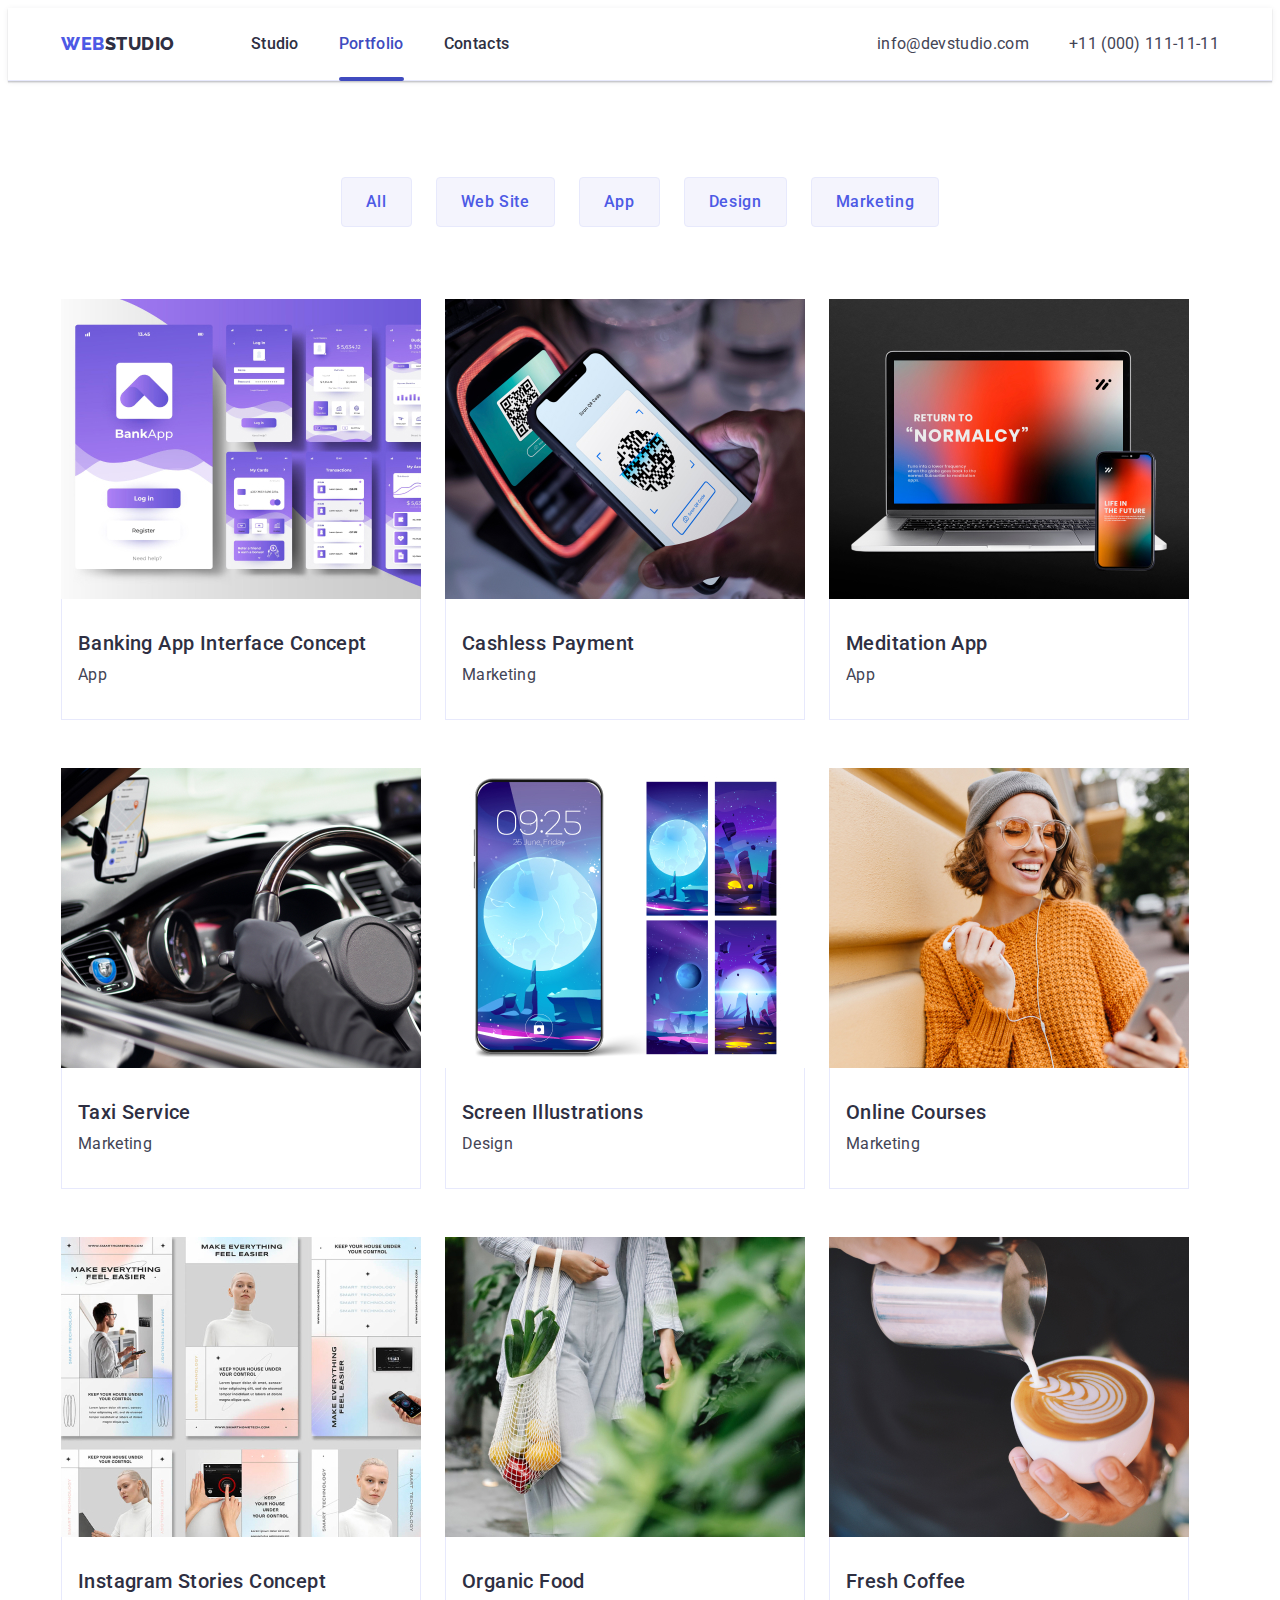
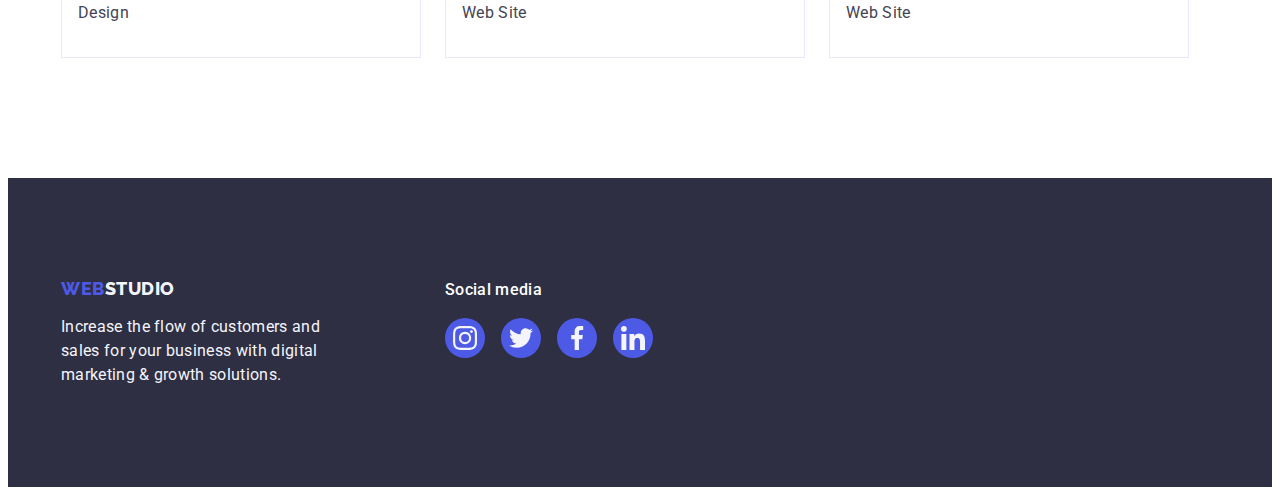
==== portfolio.html @ 3bac7de8 "added previous work" ====
<!DOCTYPE html>
<html lang="en">
  <head>
    <meta charset="UTF-8" />
    <meta http-equiv="X-UA-Compatible" content="IE=edge" />
    <meta name="viewport" content="width=device-width, initial-scale=1.0" />
    <title>WebStudio</title>
    <link rel="preconnect" href="https://fonts.googleapis.com" />
    <link rel="preconnect" href="https://fonts.gstatic.com" crossorigin />
    <link
      href="https://fonts.googleapis.com/css2?family=Raleway:wght@800&family=Roboto:wght@400;500;700;900&display=swap"
      rel="stylesheet"
    />
    <link
      rel="stylesheet"
      href="https://cdnjs.cloudflare.com/ajax/libs/modern-normalize/2.0.0/modern-normalize.min.css"
      integrity="sha512-4xo8blKMVCiXpTaLzQSLSw3KFOVPWhm/TRtuPVc4WG6kUgjH6J03IBuG7JZPkcWMxJ5huwaBpOpnwYElP/m6wg=="
      crossorigin="anonymous"
      referrerpolicy="no-referrer"
    />
    <link rel="stylesheet" href="./css/styles.css" />
  </head>
  <body>
    <header class="page-header">
      <div class="page-header-container container">
        <nav class="page-nav">
          <a class="header-logo-link logo link" href="./index.html"
            >Web<span class="nav-logo">Studio</span></a
          >
          <ul class="menu list">
            <li class="menu-item">
              <a class="menu-link link" href="./index.html">Studio</a>
            </li>
            <li class="menu-item">
              <a class="menu-link link current" href="./portfolio.html"
                >Portfolio</a
              >
            </li>
            <li class="menu-item">
              <a class="menu-link link" href="">Contacts</a>
            </li>
          </ul>
        </nav>
        <address class="page-address">
          <ul class="address-list list">
            <li class="address-list-item">
              <a class="address-link link" href="mailto:info@devstudio.com"
                >info@devstudio.com</a
              >
            </li>
            <li class="address-list-item">
              <a class="address-link link" href="tel:+110001111111"
                >+11 (000) 111-11-11</a
              >
            </li>
          </ul>
        </address>
      </div>
    </header>
    <main>
      <section class="filter-nav">
        <div class="container">
          <h1 class="filter-heading visually-hidden">Filter</h1>
          <ul class="filter-nav-list list">
            <li class="filter-nav-list-item">
              <button class="filter-nav-button" type="button">All</button>
            </li>
            <li class="filter-nav-list-item">
              <button class="filter-nav-button" type="button">Web Site</button>
            </li>
            <li class="filter-nav-list-item">
              <button class="filter-nav-button" type="button">App</button>
            </li>
            <li class="filter-nav-list-item">
              <button class="filter-nav-button" type="button">Design</button>
            </li>
            <li class="filter-nav-list-item">
              <button class="filter-nav-button" type="button">Marketing</button>
            </li>
          </ul>
          <ul class="filter-card-list list">
            <li class="filter-card-item">
              <a class="filter-card-link link" href="">
                <div class="overlay">
                  <img
                    class="filter-card-image"
                    src="./images/portfolio-page/banking-app.jpg"
                    alt="banking app interface concept"
                    width="360"
                    height="300"
                  />
                  <p class="overlay-text">
                    14 Stylish and User-Friendly App Design Concepts · Task
                    Manager App · Calorie Tracker App · Exotic Fruit Ecommerce
                    App · Cloud Storage App
                  </p>
                </div>
                <div class="filter-card-info">
                  <h2 class="filter-card-heading">
                    Banking App Interface Concept
                  </h2>
                  <p class="filter-card-text">App</p>
                </div>
              </a>
            </li>
            <li class="filter-card-item">
              <a class="filter-card-link link" href="">
                <div class="overlay">
                  <img
                    class="filter-card-image"
                    src="./images/portfolio-page/cashless-payment.jpg"
                    alt="cashless payment"
                    width="360"
                    height="300"
                  />
                  <p class="overlay-text">
                    14 Stylish and User-Friendly App Design Concepts · Task
                    Manager App · Calorie Tracker App · Exotic Fruit Ecommerce
                    App · Cloud Storage App
                  </p>
                </div>
                <div class="filter-card-info">
                  <h2 class="filter-card-heading">Cashless Payment</h2>
                  <p class="filter-card-text">Marketing</p>
                </div>
              </a>
            </li>
            <li class="filter-card-item">
              <a class="filter-card-link link" href="">
                <div class="overlay">
                  <img
                    class="filter-card-image"
                    src="./images/portfolio-page/medtiation-app.jpg"
                    alt="meditation app"
                    width="360"
                    height="300"
                  />
                  <p class="overlay-text">
                    14 Stylish and User-Friendly App Design Concepts · Task
                    Manager App · Calorie Tracker App · Exotic Fruit Ecommerce
                    App · Cloud Storage App
                  </p>
                </div>
                <div class="filter-card-info">
                  <h2 class="filter-card-heading">Meditation App</h2>
                  <p class="filter-card-text">App</p>
                </div>
              </a>
            </li>
            <li class="filter-card-item">
              <a class="filter-card-link link" href="">
                <div class="overlay">
                  <img
                    class="filter-card-image"
                    src="./images/portfolio-page/taxi-service.jpg"
                    alt="taxi service"
                    width="360"
                    height="300"
                  />
                  <p class="overlay-text">
                    14 Stylish and User-Friendly App Design Concepts · Task
                    Manager App · Calorie Tracker App · Exotic Fruit Ecommerce
                    App · Cloud Storage App
                  </p>
                </div>
                <div class="filter-card-info">
                  <h2 class="filter-card-heading">Taxi Service</h2>
                  <p class="filter-card-text">Marketing</p>
                </div>
              </a>
            </li>
            <li class="filter-card-item">
              <a class="filter-card-link link" href="">
                <div class="overlay">
                  <img
                    src="./images/portfolio-page/screen-illustrations.jpg"
                    alt="screen illustrations"
                    width="360"
                    height="300"
                  />
                  <p class="overlay-text">
                    14 Stylish and User-Friendly App Design Concepts · Task
                    Manager App · Calorie Tracker App · Exotic Fruit Ecommerce
                    App · Cloud Storage App
                  </p>
                </div>
                <div class="filter-card-info">
                  <h2 class="filter-card-heading">Screen Illustrations</h2>
                  <p class="filter-card-text">Design</p>
                </div>
              </a>
            </li>
            <li class="filter-card-item">
              <a class="filter-card-link link" href="">
                <div class="overlay">
                  <img
                    class="filter-card-image"
                    src="./images/portfolio-page/online-courses.jpg"
                    alt="online courses"
                    width="360"
                    height="300"
                  />
                  <p class="overlay-text">
                    14 Stylish and User-Friendly App Design Concepts · Task
                    Manager App · Calorie Tracker App · Exotic Fruit Ecommerce
                    App · Cloud Storage App
                  </p>
                </div>
                <div class="filter-card-info">
                  <h2 class="filter-card-heading">Online Courses</h2>
                  <p class="filter-card-text">Marketing</p>
                </div>
              </a>
            </li>
            <li class="filter-card-item">
              <a class="filter-card-link link" href="">
                <div class="overlay">
                  <img
                    class="filter-card-image"
                    src="./images/portfolio-page/ig-stories-concept.jpg"
                    alt="instagram stories concept"
                    width="360"
                    height="300"
                  />
                  <p class="overlay-text">
                    14 Stylish and User-Friendly App Design Concepts · Task
                    Manager App · Calorie Tracker App · Exotic Fruit Ecommerce
                    App · Cloud Storage App
                  </p>
                </div>
                <div class="filter-card-info">
                  <h2 class="filter-card-heading">Instagram Stories Concept</h2>
                  <p class="filter-card-text">Design</p>
                </div>
              </a>
            </li>
            <li class="filter-card-item">
              <a class="filter-card-link link" href="">
                <div class="overlay">
                  <img
                    class="filter-card-image"
                    src="./images/portfolio-page/organic-food.jpg"
                    alt="organic food"
                    width="360"
                    height="300"
                  />
                  <p class="overlay-text">
                    14 Stylish and User-Friendly App Design Concepts · Task
                    Manager App · Calorie Tracker App · Exotic Fruit Ecommerce
                    App · Cloud Storage App
                  </p>
                </div>
                <div class="filter-card-info">
                  <h2 class="filter-card-heading">Organic Food</h2>
                  <p class="filter-card-text">Web Site</p>
                </div>
              </a>
            </li>
            <li class="filter-card-item">
              <a class="filter-card-link link" href="">
                <div class="overlay">
                  <img
                    class="filter-card-image"
                    src="./images/portfolio-page/fresh-coffee.jpg"
                    alt="fresh coffee"
                    width="360"
                    height="300"
                  />
                  <p class="overlay-text">
                    14 Stylish and User-Friendly App Design Concepts · Task
                    Manager App · Calorie Tracker App · Exotic Fruit Ecommerce
                    App · Cloud Storage App
                  </p>
                </div>
                <div class="filter-card-info">
                  <h2 class="filter-card-heading">Fresh Coffee</h2>
                  <p class="filter-card-text">Web Site</p>
                </div>
              </a>
            </li>
          </ul>
        </div>
      </section>
    </main>
    <footer class="page-footer">
      <div class="footer-container container">
        <div class="logo-info">
          <a class="footer-logo-link logo link" href="./index.html"
            >Web<span class="footer-logo">Studio</span></a
          >
          <p class="footer-text">
            Increase the flow of customers and sales for your business with
            digital marketing & growth solutions.
          </p>
        </div>
        <div class="social-media-container">
          <p class="social-media-subtitle">Social media</p>
          <ul class="social-media-list footer-social-media-list list">
            <li class="social-media-item footer-social-media-item">
              <a
                class="social-media-link footer-social-media-link link"
                href=""
              >
                <svg
                  class="social-media-icon"
                  width="24"
                  height="24"
                  aria-label="instagram icon"
                >
                  <use href="./images/icons.svg#icon-instagram"></use>
                </svg>
              </a>
            </li>
            <li class="social-media-item footer-social-media-item">
              <a
                class="social-media-link footer-social-media-link link"
                href=""
              >
                <svg
                  class="social-media-icon"
                  width="24"
                  height="24"
                  aria-label="twitter icon"
                >
                  <use href="./images/icons.svg#icon-twitter"></use>
                </svg>
              </a>
            </li>
            <li class="social-media-item footer-social-media-item">
              <a
                class="social-media-link footer-social-media-link link"
                href=""
              >
                <svg
                  class="social-media-icon"
                  width="24"
                  height="24"
                  aria-label="facebook icon"
                >
                  <use href="./images/icons.svg#icon-facebook"></use>
                </svg>
              </a>
            </li>
            <li class="social-media-item footer-social-media-item">
              <a
                class="social-media-link footer-social-media-link link"
                href=""
              >
                <svg
                  class="social-media-icon"
                  width="24"
                  height="24"
                  aria-label="linkedin icon"
                >
                  <use href="./images/icons.svg#icon-linkedin"></use>
                </svg>
              </a>
            </li>
          </ul>
        </div>
      </div>
    </footer>
  </body>
</html>
---- css/styles.css ----
:root {
  --slate-text-color: #434455;
  --navyblue-background-color: #2e2f42;
  --accent-color: #4d5ae5;
  --hover-accent-color: #404bbf;
  --white: #ffffff;
  --cloud-secondary-color: #f4f4fd;
}

body {
  font-family: "Roboto", sans-serif;
  color: var(--slate-text-color);
  background-color: var(--white);
}

button {
  cursor: pointer;
}

h1,
h2,
h3,
h4,
h5,
h6,
p {
  margin-top: 0;
  margin-bottom: 0;
}

ul,
ol {
  margin-top: 0;
  margin-bottom: 0;
  padding-left: 0;
}

img {
  display: block;
}

.link {
  text-decoration: none;
}

.list {
  list-style-type: none;
}

.logo {
  font-family: "Raleway", sans-serif;
  font-size: 18px;
  font-weight: 800;
  line-height: 1.17;
  letter-spacing: 0.54px;
  text-transform: uppercase;
  color: var(--accent-color);
}

.heading {
  font-size: 36px;
  line-height: 1.11;
  letter-spacing: 0.72px;
  text-transform: capitalize;
  text-align: center;
  color: var(--navyblue-background-color);
  margin-bottom: 72px;
}

.section {
  padding-top: 120px;
  padding-bottom: 120px;
}

.container {
  max-width: 1158px;
  padding-left: 15px;
  padding-right: 15px;
  margin: 0 auto;
}

.visually-hidden {
  position: absolute;
  width: 1px;
  height: 1px;
  margin: -1px;
  border: 0;
  padding: 0;
  white-space: nowrap;
  clip-path: inset(100%);
  clip: rect(0 0 0 0);
  overflow: hidden;
}

.social-media-list {
  display: flex;
}

.social-media-link {
  display: flex;
  justify-content: center;
  align-items: center;
  width: 40px;
  height: 40px;
  border-radius: 50%;
  background-color: var(--accent-color);
}

.social-media-icon {
  fill: var(--cloud-secondary-color);
}

/* HEADER */
.page-header {
  border-bottom: 1px solid #e7e9fc;
  box-shadow: 0px 2px 1px rgba(46, 47, 66, 0.08),
    0px 1px 1px rgba(46, 47, 66, 0.16), 0px 1px 6px rgba(46, 47, 66, 0.08);
}
.page-header-container {
  display: flex;
  justify-content: space-between;
  align-items: center;
}
.page-nav {
  display: flex;
  align-items: center;
}

.header-logo-link {
  margin-right: 76px;
}

.nav-logo {
  color: var(--navyblue-background-color);
}

.menu {
  display: flex;
  gap: 40px;
}

.menu-item {
  flex-basis: calc((100% - 2 * 40) / 3);
}

.menu-link {
  display: block;
  padding: 24px 0;
  font-size: 16px;
  font-weight: 500;
  line-height: 1.5;
  letter-spacing: 0.32px;
  color: var(--navyblue-background-color);
  position: relative;
  transition: color 250ms cubic-bezier(0.4, 0, 0.2, 1);
}

.menu-link:hover,
.menu-link:focus {
  color: var(--hover-accent-color);
}

.current {
  color: var(--hover-accent-color);
}

.current::after {
  display: block;
  width: 100%;
  height: 4px;
  border-radius: 2px;
  background-color: var(--hover-accent-color);
  content: "";
  position: absolute;
  bottom: -1px;
  left: 0;
}

.page-address {
  font-style: normal;
}
.address-list {
  display: flex;
  gap: 40px;
}
.address-list-item {
  flex-basis: calc((100% - 40) / 2);
}
.address-link {
  font-size: 16px;
  font-weight: 400;
  line-height: 1.5;
  letter-spacing: 0.32px;
  color: var(--slate-text-color);
  transition: color 250ms cubic-bezier(0.4, 0, 0.2, 1);
}

.address-link:hover,
.address-link:focus {
  color: var(--hover-accent-color);
}

/* HERO */

.hero {
  background-color: var(--navyblue-background-color);
  padding-top: 188px;
  padding-bottom: 188px;
  text-align: center;
  background-image: linear-gradient(
      rgba(46, 47, 66, 0.7),
      rgba(46, 47, 66, 0.7)
    ),
    url(../images/hero-bg/hero-bg.jpg);
  background-repeat: no-repeat;
  background-size: cover;
  background-position: center;
  max-width: 1440px;
}

.hero-heading {
  display: inline-block;
  font-size: 56px;
  line-height: 1.07;
  letter-spacing: 1.12px;
  color: var(--white);
  margin-bottom: 48px;
  max-width: 496px;
}

.hero-button {
  font-family: "Roboto", sans-serif;
  font-size: 16px;
  font-weight: 500;
  line-height: 1.5;
  letter-spacing: 0.64px;
  color: var(--white);
  background-color: var(--accent-color);
  display: block;
  padding: 16px 32px;
  margin: 0 auto;
  border-radius: 4px;
  border: transparent;
  min-width: 169px;
  transition: background-color 250ms cubic-bezier(0.4, 0, 0.2, 1);
}

.hero-button:hover,
.hero-button:focus {
  background-color: var(--hover-accent-color);
}

/* ADVANTAGES */

.advantages {
  padding-top: 120px;
  padding-bottom: 120px;
}

.advantages-list {
  display: flex;
  gap: 24px;
}
.advantages-item {
  flex-basis: calc((100% - 3 * 24px) / 4);
}

.advantages-icon-container {
  width: 264px;
  height: 112px;
  border-radius: 4px;
  background: var(--cloud-secondary-color);
  display: flex;
  justify-content: center;
  align-items: center;
  margin-bottom: 8px;
}

.advantages-icon {
  fill: #4d5ae5;
}

.advantages-subheading {
  font-size: 20px;
  font-weight: 500;
  line-height: 1.2;
  letter-spacing: 0.4px;
  color: var(--navyblue-background-color);
  margin-bottom: 8px;
}

.advantages-text {
  font-size: 16px;
  line-height: 1.5;
  letter-spacing: 0.32px;
}

/* WHAT ARE WE DOING */

.what-we-do {
  padding-top: 0;
}

.what-we-do-list {
  display: flex;
  gap: 24px;
}
.what-we-do-item {
  flex-basis: calc((100% - 2 * 24) / 3);
}

/* TEAM */

.team {
  background-color: var(--cloud-secondary-color);
}

.team-list {
  display: flex;
  gap: 24px;
}
.team-item {
  flex-basis: calc((100% - 3 * 24) / 4);
  border-radius: 0px 0px 4px 4px;
  box-shadow: 0px 1px 6px rgba(46, 47, 66, 0.08),
    0px 1px 1px rgba(46, 47, 66, 0.16), 0px 2px 1px rgba(46, 47, 66, 0.08);
}

.team-info {
  padding: 32px 0;
  text-align: center;
  background-color: var(--white);
}

.team-name {
  font-size: 20px;
  font-weight: 500;
  line-height: 1.2;
  letter-spacing: 0.4px;
  color: var(--navyblue-background-color);
  margin-bottom: 8px;
}
.team-profession {
  font-size: 16px;
  line-height: 1.5;
  letter-spacing: 0.32px;
  margin-bottom: 8px;
}

.team-social-media-list {
  justify-content: center;
  gap: 24px;
}

/* .team-social-media-item {
  margin-right: auto;
  margin-left: auto;
  margin-top: 8px;
} */

.team-social-media-link {
  transition: background-color 250ms cubic-bezier(0.4, 0, 0.2, 1);
}

.team-social-media-link:hover,
.team-social-media-link:focus {
  background-color: var(--hover-accent-color);
}

/* CUSTOMERS */

.customers-list {
  display: flex;
  justify-content: space-between;
  gap: 24px;
}

.customer-list-item {
  width: 168px;
  height: 88px;
}

.customer-list-link {
  display: flex;
  justify-content: center;
  align-items: center;
  width: 100%;
  height: 100%;
  border-radius: 4px;
  border: 1px solid #8e8f99;
  color: #8e8f99;
  transition: border-color 250ms cubic-bezier(0.4, 0, 0.2, 1),
    color 250ms cubic-bezier(0.4, 0, 0.2, 1);
}

.customer-icon {
  fill: currentColor;
}

.customer-list-link:hover,
.customer-list-link:focus {
  border: 1px solid var(--hover-accent-color);
  color: var(--hover-accent-color);
}

/* FOOTER */

.footer-container {
  display: flex;
  align-items: baseline;
}

.logo-info {
  margin-right: 120px;
}

.page-footer {
  background-color: var(--navyblue-background-color);
  padding-top: 100px;
  padding-bottom: 100px;
}

.footer-logo-link {
  display: inline-block;
  margin-bottom: 16px;
}

.footer-logo {
  color: var(--cloud-secondary-color);
}

.footer-text {
  font-size: 16px;
  line-height: 1.5;
  letter-spacing: 0.32px;
  color: var(--cloud-secondary-color);
  max-width: 264px;
}

.footer-social-media-list {
  gap: 16px;
}

.social-media-subtitle {
  color: var(--white, #fff);
  font-size: 16px;
  font-style: normal;
  font-weight: 500;
  line-height: 1.5;
  letter-spacing: 0.32px;
  margin-bottom: 16px;
}

/* .footer-social-media-item:not(:last-child) {
  margin-right: 16px;
} */

.footer-social-media-link {
  transition: background-color 250ms cubic-bezier(0.4, 0, 0.2, 1);
}

.footer-social-media-link:hover,
.footer-social-media-link:focus {
  background-color: #31d0aa;
}

/* PORTFOLIO PAGE 

FILTER */
.filter-nav {
  padding-top: 96px;
  padding-bottom: 120px;
}
.filter-nav-list {
  display: flex;
  justify-content: center;
  gap: 24px;
  margin-bottom: 72px;
}
.filter-nav-list-item {
  flex-basis: calc((100% - 4 * 24) / 5);
}
.filter-nav-button {
  font-family: "Roboto", sans-serif;
  font-size: 16px;
  font-weight: 500;
  line-height: 1.5;
  letter-spacing: 0.64px;
  color: var(--accent-color);
  background-color: var(--cloud-secondary-color);
  padding: 12px 24px;
  border-radius: 4px;
  border: 1px solid #e7e9fc;
  transition: color 250ms cubic-bezier(0.4, 0, 0.2, 1),
    background-color 250ms cubic-bezier(0.4, 0, 0.2, 1),
    border-color 250ms cubic-bezier(0.4, 0, 0.2, 1),
    box-shadow 250ms cubic-bezier(0.4, 0, 0.2, 1);
}

.filter-nav-button:hover,
.filter-nav-button:focus {
  color: var(--white);
  background-color: var(--hover-accent-color);
  border: 1px solid transparent;
  box-shadow: 0px 2px 2px 0px rgba(0, 0, 0, 0.12),
    0px 2px 1px 0px rgba(0, 0, 0, 0.08), 0px 3px 1px 0px rgba(0, 0, 0, 0.1);
}

/* FILTER CARDS */

.filter-card-list {
  display: flex;
  column-gap: 24px;
  row-gap: 48px;
  flex-wrap: wrap;
}

.filter-card-item {
  flex-basis: calc((100% - 2 * 24) / 3);
}

.filter-card-link {
  display: block;
  transition: box-shadow 250ms cubic-bezier(0.4, 0, 0.2, 1);
}

.filter-card-link:hover,
.filter-card-link:focus {
  box-shadow: 0px 2px 1px 0px rgba(46, 47, 66, 0.08),
    0px 1px 1px 0px rgba(46, 47, 66, 0.16),
    0px 1px 6px 0px rgba(46, 47, 66, 0.08);
}

.overlay {
  position: relative;
  overflow: hidden;
}

.overlay-text {
  position: absolute;
  top: 0;
  left: 0;
  width: 100%;
  height: 100%;
  color: var(--cloud-secondary-color);
  font-size: 16px;
  font-weight: 400;
  line-height: 1.5;
  letter-spacing: 0.32px;
  background-color: var(--accent-color);
  padding: 40px 32px;
  transform: translateY(100%);
  transition: transform 250ms cubic-bezier(0.4, 0, 0.2, 1);
}

.filter-card-link:hover .overlay-text,
.filter-card-link:focus .overlay-text {
  transform: translateY(0%);
}

.filter-card-info {
  padding: 32px 16px;
  border: 1px solid #e7e9fc;
  border-top: none;
}

.filter-card-heading {
  font-size: 20px;
  font-weight: 500;
  line-height: 1.2;
  letter-spacing: 0.4px;
  color: var(--navyblue-background-color);
  margin-bottom: 8px;
}
.filter-card-text {
  color: var(--slate-text-color);
  letter-spacing: 0.32px;
  font-size: 16px;
  line-height: 1.5;
  letter-spacing: 0.32px;
}

/* BACKDROP */

.backdrop {
  position: fixed;
  top: 0;
  left: 0;
  width: 100%;
  height: 100%;
  background-color: rgba(46, 47, 66, 0.4);
  z-index: 999;
  transition: opacity 250ms cubic-bezier(0.4, 0, 0.2, 1),
    visibility 250ms cubic-bezier(0.4, 0, 0.2, 1);
}

/* MODAL */

.is-hidden {
  opacity: 0;
  visibility: hidden;
  pointer-events: none;
}

.modal {
  position: absolute;
  top: 50%;
  left: 50%;
  transform: translate(-50%, -50%) scale(1);
  width: 408px;
  min-height: 584px;
  border-radius: 4px;
  background: #fcfcfc;
  box-shadow: 0px 2px 1px 0px rgba(0, 0, 0, 0.2),
    0px 1px 3px 0px rgba(0, 0, 0, 0.12), 0px 1px 1px 0px rgba(0, 0, 0, 0.14);
  transition: transform 250ms cubic-bezier(0.4, 0, 0.2, 1);
}

.close-btn {
  background-color: #e7e9fc;
  border: 1px solid rgba(0, 0, 0, 0.1);
  border-radius: 50%;
  width: 24px;
  height: 24px;
  display: flex;
  justify-content: center;
  align-items: center;
  position: absolute;
  top: 24px;
  right: 24px;
  padding: 0;
  transition: background-color 250ms cubic-bezier(0.4, 0, 0.2, 1),
    border 250ms cubic-bezier(0.4, 0, 0.2, 1);
}

.close-btn:hover,
.close-btn:focus {
  background-color: var(--hover-accent-color);
  border: none;
  fill: #ffffff;
}

.close-btn-icon {
  transition: fill 250ms cubic-bezier(0.4, 0, 0.2, 1);
}
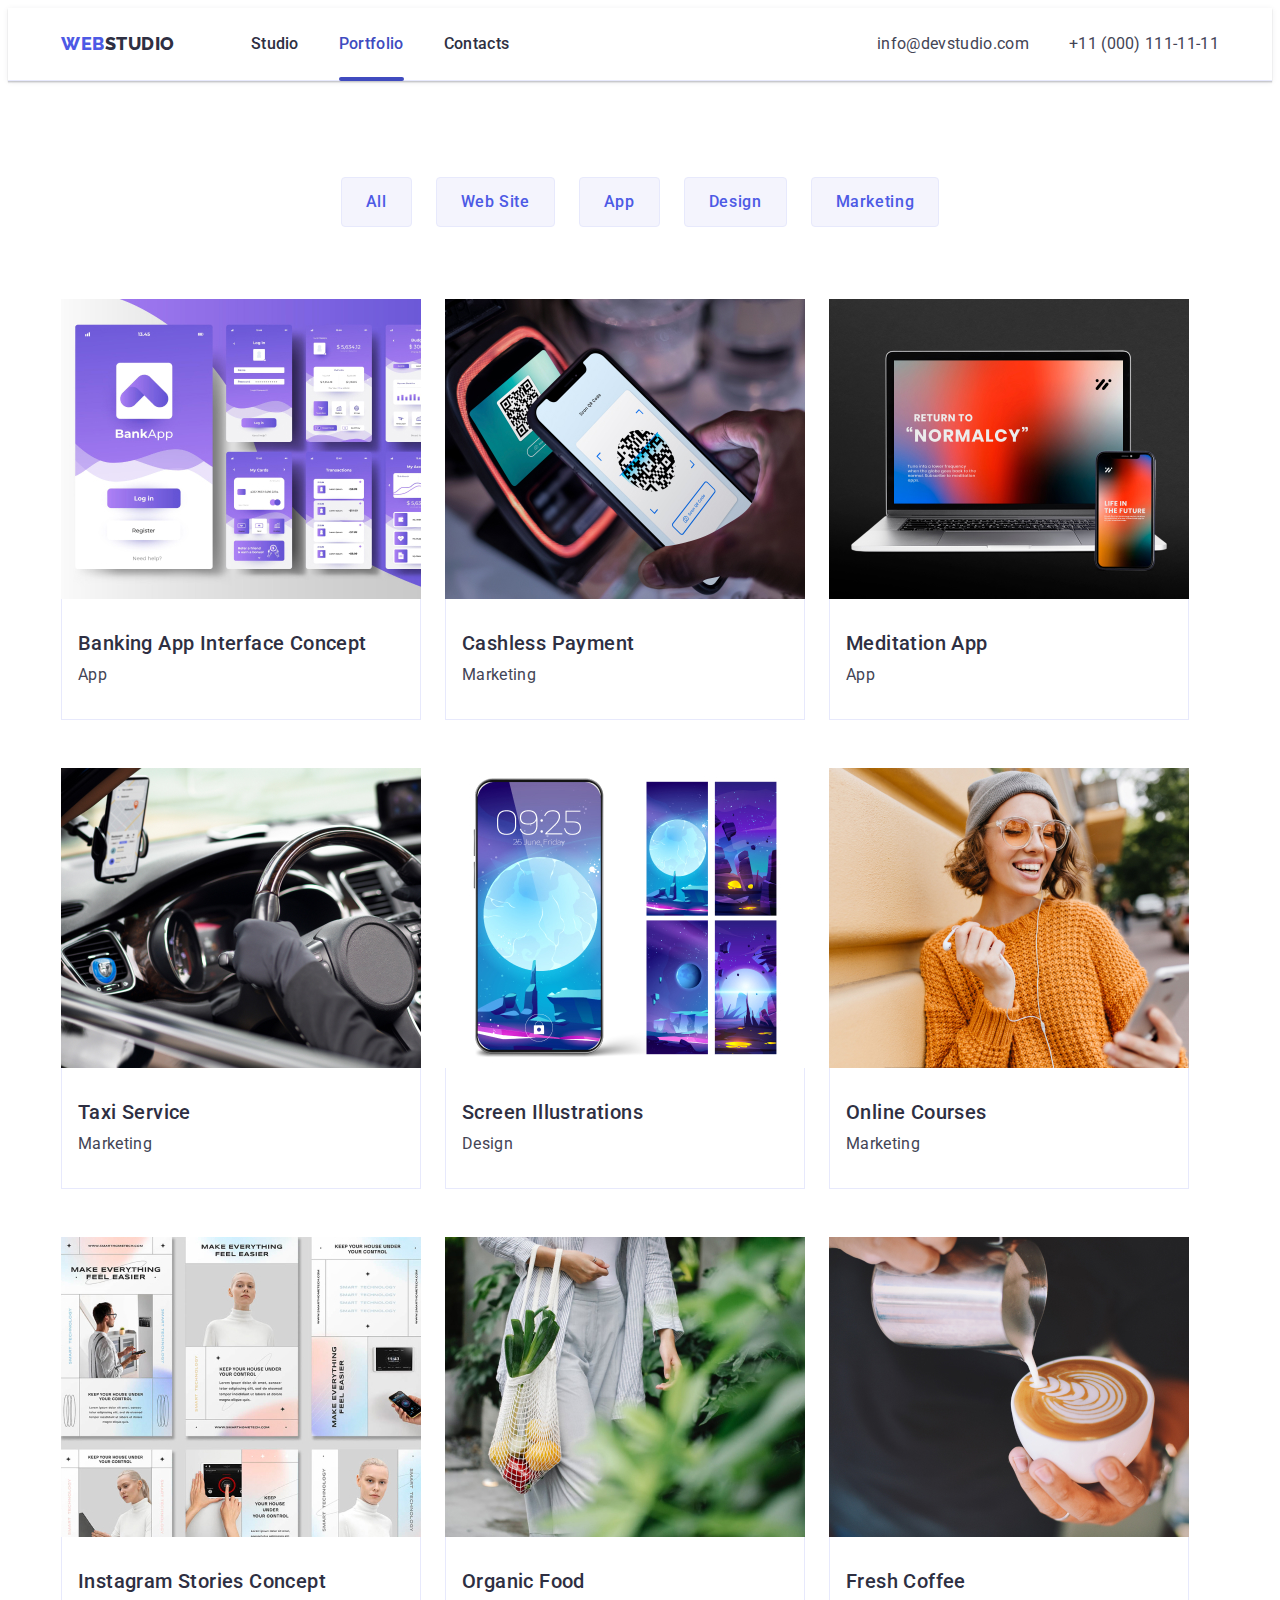
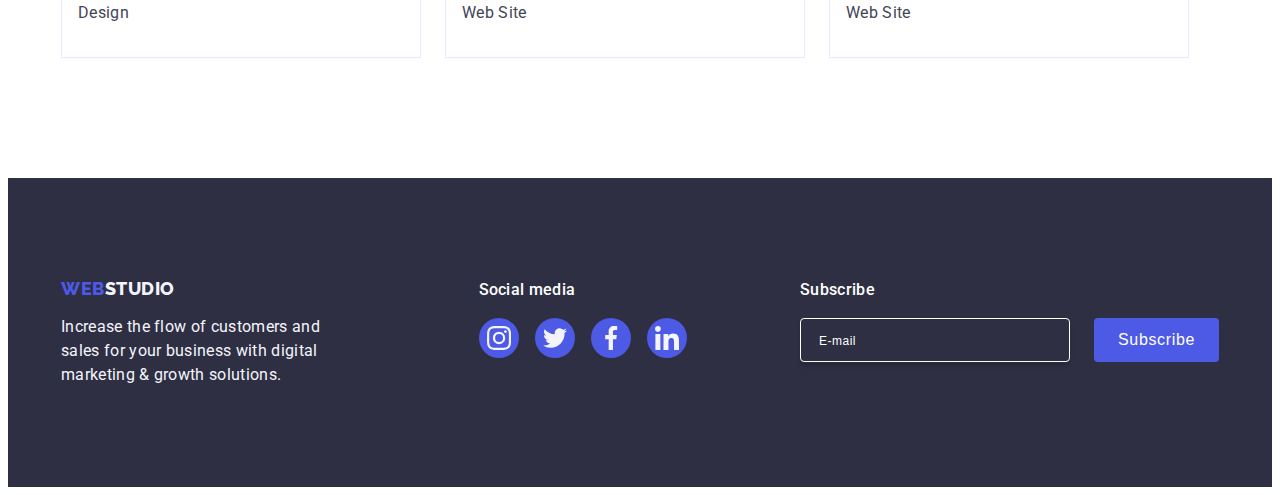
==== commit 397fa063: "added footer subscribe form" ====
--- a/portfolio.html
+++ b/portfolio.html
@@ -358,6 +358,18 @@
             </li>
           </ul>
         </div>
+        <div class="subscribe-container">
+          <p class="subscribe-subtitle">Subscribe</p>
+          <form class="subscribe-form">
+            <input
+              type="email"
+              class="subscribe-input"
+              name="user_email"
+              placeholder="E-mail"
+            />
+            <button class="subscribe-button" type="submit">Subscribe</button>
+          </form>
+        </div>
       </div>
     </footer>
   </body>
--- a/css/styles.css
+++ b/css/styles.css
@@ -408,6 +408,7 @@
 .footer-container {
   display: flex;
   align-items: baseline;
+  justify-content: space-between;
 }
 
 .logo-info {
@@ -441,6 +442,10 @@
   gap: 16px;
 }
 
+.social-media-container {
+  margin-right: 80px;
+}
+
 .social-media-subtitle {
   color: var(--white, #fff);
   font-size: 16px;
@@ -450,10 +455,6 @@
   letter-spacing: 0.32px;
   margin-bottom: 16px;
 }
-
-/* .footer-social-media-item:not(:last-child) {
-  margin-right: 16px;
-} */
 
 .footer-social-media-link {
   transition: background-color 250ms cubic-bezier(0.4, 0, 0.2, 1);
@@ -462,6 +463,60 @@
 .footer-social-media-link:hover,
 .footer-social-media-link:focus {
   background-color: #31d0aa;
+}
+
+.subscribe-container {
+}
+
+.subscribe-subtitle {
+  color: var(--white);
+  font-size: 16px;
+  font-weight: 500;
+  line-height: 1.5;
+  letter-spacing: 0.32px;
+  margin-bottom: 16px;
+}
+.subscribe-form {
+  display: flex;
+  gap: 24px;
+}
+
+.subscribe-input {
+  width: 264px;
+  height: 40px;
+  border-radius: 4px;
+  border: 1px solid var(--white);
+  box-shadow: 0px 4px 4px 0px rgba(0, 0, 0, 0.15);
+  background-color: var(--navyblue-background-color);
+}
+
+.subscribe-input::placeholder {
+  color: var(--white);
+  font-size: 12px;
+  font-weight: 400;
+  line-height: 2;
+  letter-spacing: 0.48px;
+  padding-left: 16px;
+}
+
+.subscribe-button {
+  border: none;
+  border-radius: 4px;
+  background: var(--accent-color);
+  display: flex;
+  padding: 8px 24px;
+  justify-content: center;
+  align-items: center;
+  gap: 16px;
+  color: var(--white, #fff);
+  text-align: center;
+
+  /* Button Text */
+  color: var(--white);
+  font-size: 16px;
+  font-weight: 500;
+  line-height: 1.5;
+  letter-spacing: 0.64px;
 }
 
 /* PORTFOLIO PAGE 
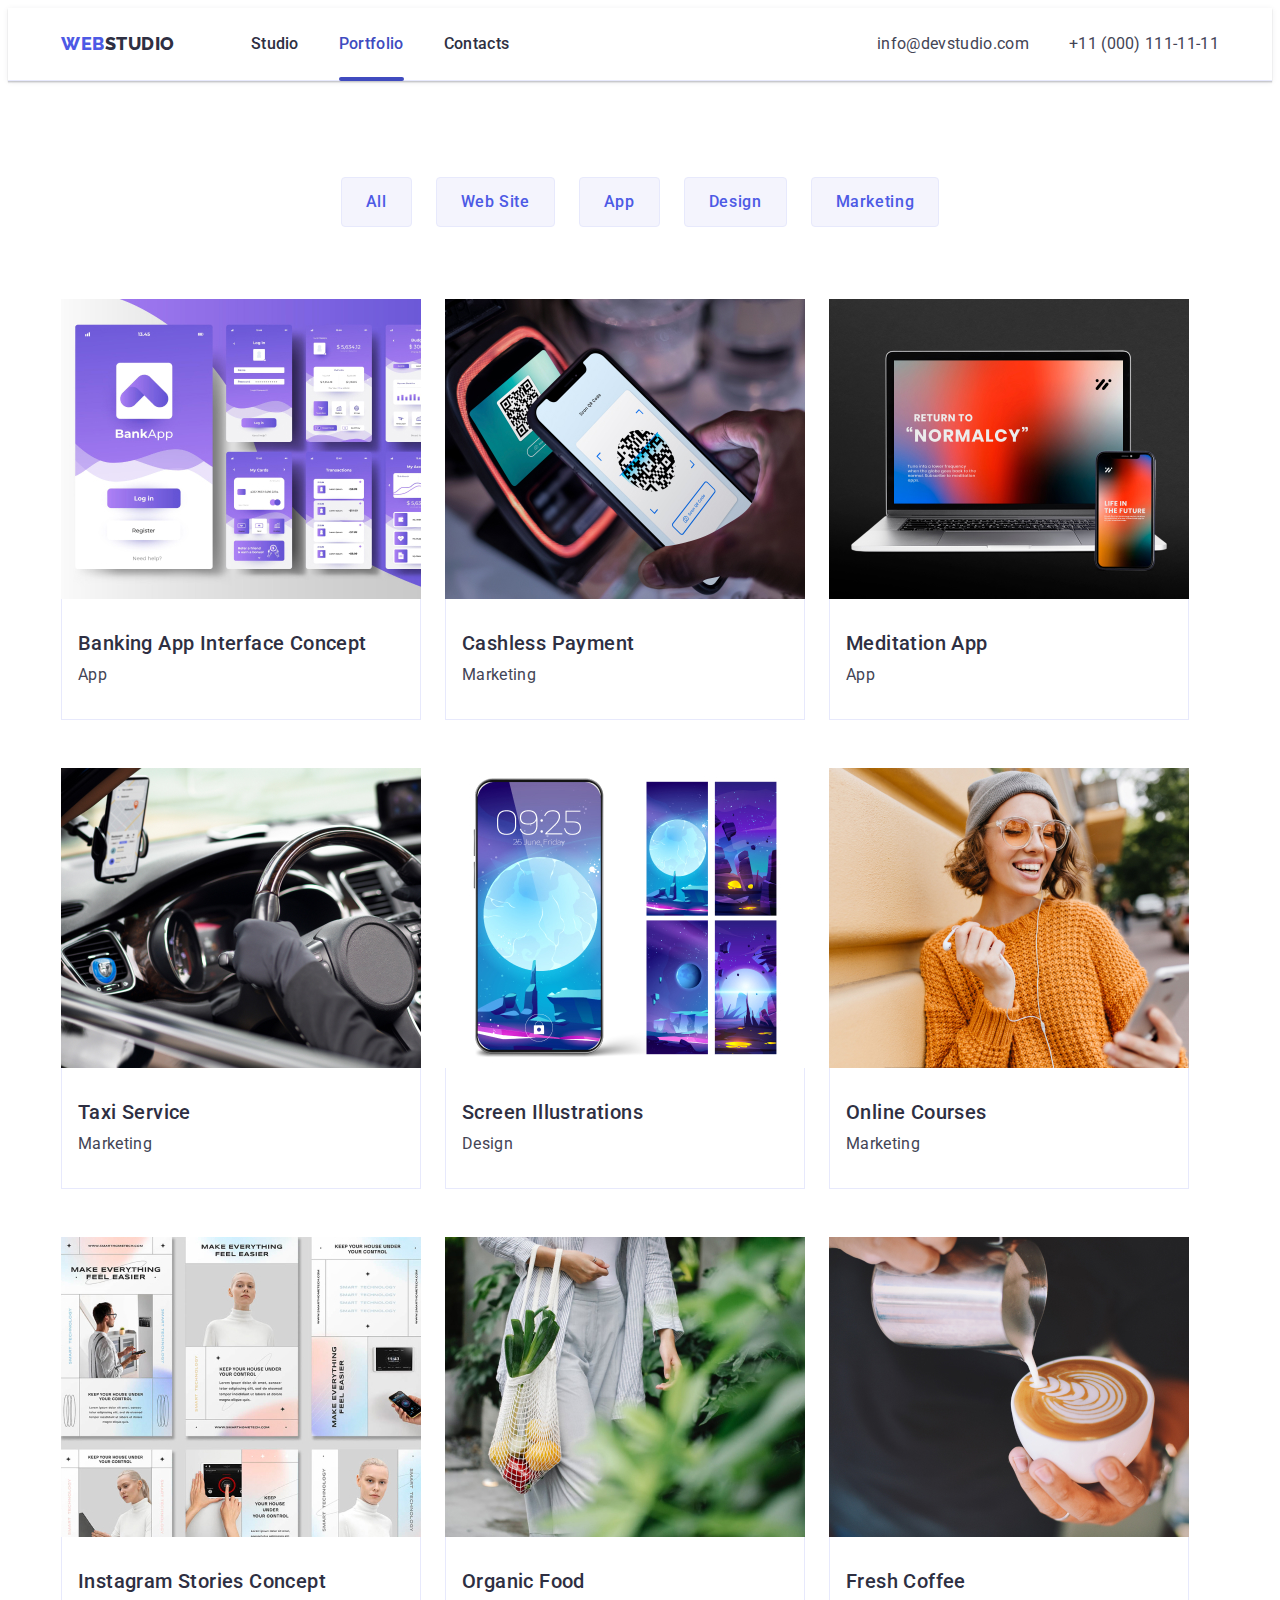
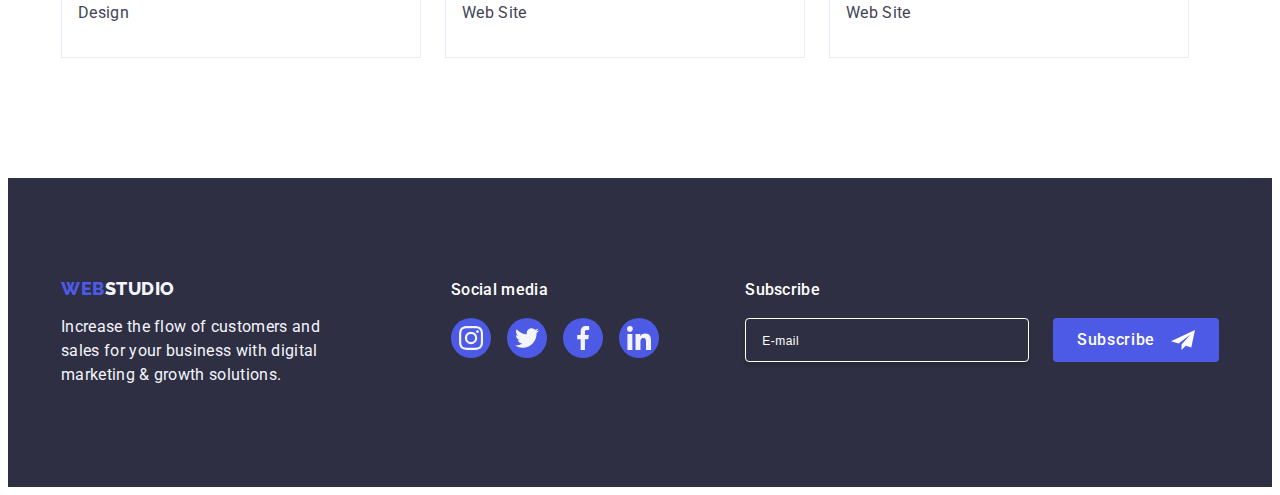
==== commit 2e334455: "added changes" ====
--- a/portfolio.html
+++ b/portfolio.html
@@ -361,13 +361,26 @@
         <div class="subscribe-container">
           <p class="subscribe-subtitle">Subscribe</p>
           <form class="subscribe-form">
-            <input
-              type="email"
-              class="subscribe-input"
-              name="user_email"
-              placeholder="E-mail"
-            />
-            <button class="subscribe-button" type="submit">Subscribe</button>
+            <label class="footer-input-label" for="footer-email">
+              <input
+                type="email"
+                id="footer-input"
+                class="subscribe-input"
+                name="user_email"
+                placeholder="E-mail"
+              />
+            </label>
+            <button class="subscribe-button" type="submit">
+              Subscribe
+              <svg
+                class="subscribe-btn-icon"
+                width="24"
+                height="24"
+                aria-label="subscribe icon"
+              >
+                <use href="./images/icons.svg#icon-subscribe-btn"></use>
+              </svg>
+            </button>
           </form>
         </div>
       </div>
--- a/css/styles.css
+++ b/css/styles.css
@@ -488,18 +488,20 @@
   border: 1px solid var(--white);
   box-shadow: 0px 4px 4px 0px rgba(0, 0, 0, 0.15);
   background-color: var(--navyblue-background-color);
+  color: var(--white);
+  padding-left: 16px;
 }
 
 .subscribe-input::placeholder {
-  color: var(--white);
   font-size: 12px;
   font-weight: 400;
   line-height: 2;
   letter-spacing: 0.48px;
-  padding-left: 16px;
+  color: var(--white);
 }
 
 .subscribe-button {
+  min-width: 165px;
   border: none;
   border-radius: 4px;
   background: var(--accent-color);
@@ -507,16 +509,24 @@
   padding: 8px 24px;
   justify-content: center;
   align-items: center;
-  gap: 16px;
-  color: var(--white, #fff);
   text-align: center;
-
-  /* Button Text */
   color: var(--white);
+  font-family: "Roboto", sans-serif;
   font-size: 16px;
   font-weight: 500;
   line-height: 1.5;
   letter-spacing: 0.64px;
+  transition: background-color 250ms cubic-bezier(0.4, 0, 0.2, 1);
+}
+
+.subscribe-button:hover,
+.subscribe-button:focus {
+  background-color: var(--hover-accent-color);
+}
+
+.subscribe-btn-icon {
+  margin-left: 16px;
+  fill: var(--white);
 }
 
 /* PORTFOLIO PAGE 
@@ -664,6 +674,10 @@
   transform: translate(-50%, -50%) scale(1);
   width: 408px;
   min-height: 584px;
+  padding-top: 72px;
+  padding-right: 24px;
+  padding-bottom: 24px;
+  padding-left: 24px;
   border-radius: 4px;
   background: #fcfcfc;
   box-shadow: 0px 2px 1px 0px rgba(0, 0, 0, 0.2),
@@ -698,3 +712,162 @@
 .close-btn-icon {
   transition: fill 250ms cubic-bezier(0.4, 0, 0.2, 1);
 }
+
+.modal-form {
+}
+
+.modal-subtitle {
+  color: var(--navyblue-background-color);
+  text-align: center;
+  font-size: 16px;
+  font-weight: 500;
+  line-height: 1.5;
+  letter-spacing: 0.32px;
+  margin-bottom: 16px;
+}
+
+.modal-input-label {
+  display: block;
+  color: #8e8f99;
+  font-size: 12px;
+  font-weight: 400;
+  line-height: 1.17;
+  letter-spacing: 0.48px;
+  margin-bottom: 4px;
+}
+
+.modal-input {
+  font-family: "Roboto";
+  font-size: 18px;
+  width: 100%;
+  height: 40px;
+  border-radius: 4px;
+  border: 1px solid rgba(46, 47, 66, 0.4);
+  margin-bottom: 8px;
+  padding-left: 38px;
+  padding-top: 0;
+  padding-bottom: 0;
+  padding-right: 0;
+  transition: border-color 250ms cubic-bezier(0.4, 0, 0.2, 1);
+}
+
+.modal-input:focus {
+  border-color: var(--accent-color);
+  outline-color: transparent;
+  outline-offset: 4px;
+}
+
+.input-wrapper {
+  position: relative;
+}
+
+.modal-input-icon {
+  position: absolute;
+  top: 50%;
+  left: 16px;
+  transform: translateY(-50%);
+  fill: var(--navyblue-background-color);
+  transition: fill 250ms cubic-bezier(0.4, 0, 0.2, 1);
+}
+
+.modal-input:focus + .modal-input-icon {
+  fill: var(--accent-color);
+}
+
+.modal-textarea-input {
+  font-size: 18px;
+  resize: none;
+  display: block;
+  width: 100%;
+  height: 120px;
+  border-radius: 4px;
+  border: 1px solid rgba(46, 47, 66, 0.4);
+  margin-bottom: 16px;
+  padding-left: 16px;
+  padding-top: 8px;
+  padding-bottom: 0;
+  padding-right: 0;
+  transition: border-color 250ms cubic-bezier(0.4, 0, 0.2, 1);
+}
+
+.modal-textarea-input:focus {
+  border-color: var(--accent-color);
+  outline-offset: 4px;
+  outline-color: transparent;
+}
+
+.modal-textarea-input::placeholder {
+  color: rgba(46, 47, 66, 0.4);
+  font-family: Roboto;
+  font-size: 12px;
+  font-weight: 400;
+  line-height: 1.17;
+  letter-spacing: 0.48px;
+}
+
+.modal-checkbox-label {
+  display: flex;
+  align-items: center;
+  color: #8e8f99;
+  font-family: Roboto;
+  font-size: 12px;
+  font-weight: 400;
+  line-height: 1.17;
+  letter-spacing: 0.48px;
+  margin-bottom: 24px;
+}
+
+.privacy-checkbox {
+  appearance: none;
+  position: absolute;
+}
+
+.privacy-custom-checkbox {
+  margin-right: 8px;
+  padding: 2px;
+  border: 1px solid rgba(46, 47, 66, 0.4);
+  border-radius: 2px;
+  fill: transparent;
+  cursor: pointer;
+  transition: border-color 250ms cubic-bezier(0.4, 0, 0.2, 1);
+}
+
+.privacy-checkbox:checked + .privacy-custom-checkbox {
+  fill: var(--white);
+  background-color: var(--hover-accent-color);
+}
+
+.privacy-checkbox:focus + .privacy-custom-checkbox {
+  border-color: var(--hover-accent-color);
+}
+
+.privacy-policy-link {
+  color: var(--accent-color);
+  font-family: Roboto;
+  font-size: 12px;
+  font-weight: 400;
+  line-height: 16px;
+  letter-spacing: 0.48px;
+}
+
+.modal-submit-button {
+  display: block;
+  font-family: "Roboto", sans-serif;
+  font-size: 16px;
+  font-weight: 500;
+  line-height: 1.5;
+  letter-spacing: 0.64px;
+  color: var(--white);
+  background-color: var(--accent-color);
+  padding: 16px 32px;
+  margin: 0 auto;
+  border-radius: 4px;
+  border: transparent;
+  min-width: 169px;
+  transition: background-color 250ms cubic-bezier(0.4, 0, 0.2, 1);
+}
+
+.modal-submit-button:hover,
+.modal-submit-button:focus {
+  background-color: var(--hover-accent-color);
+}
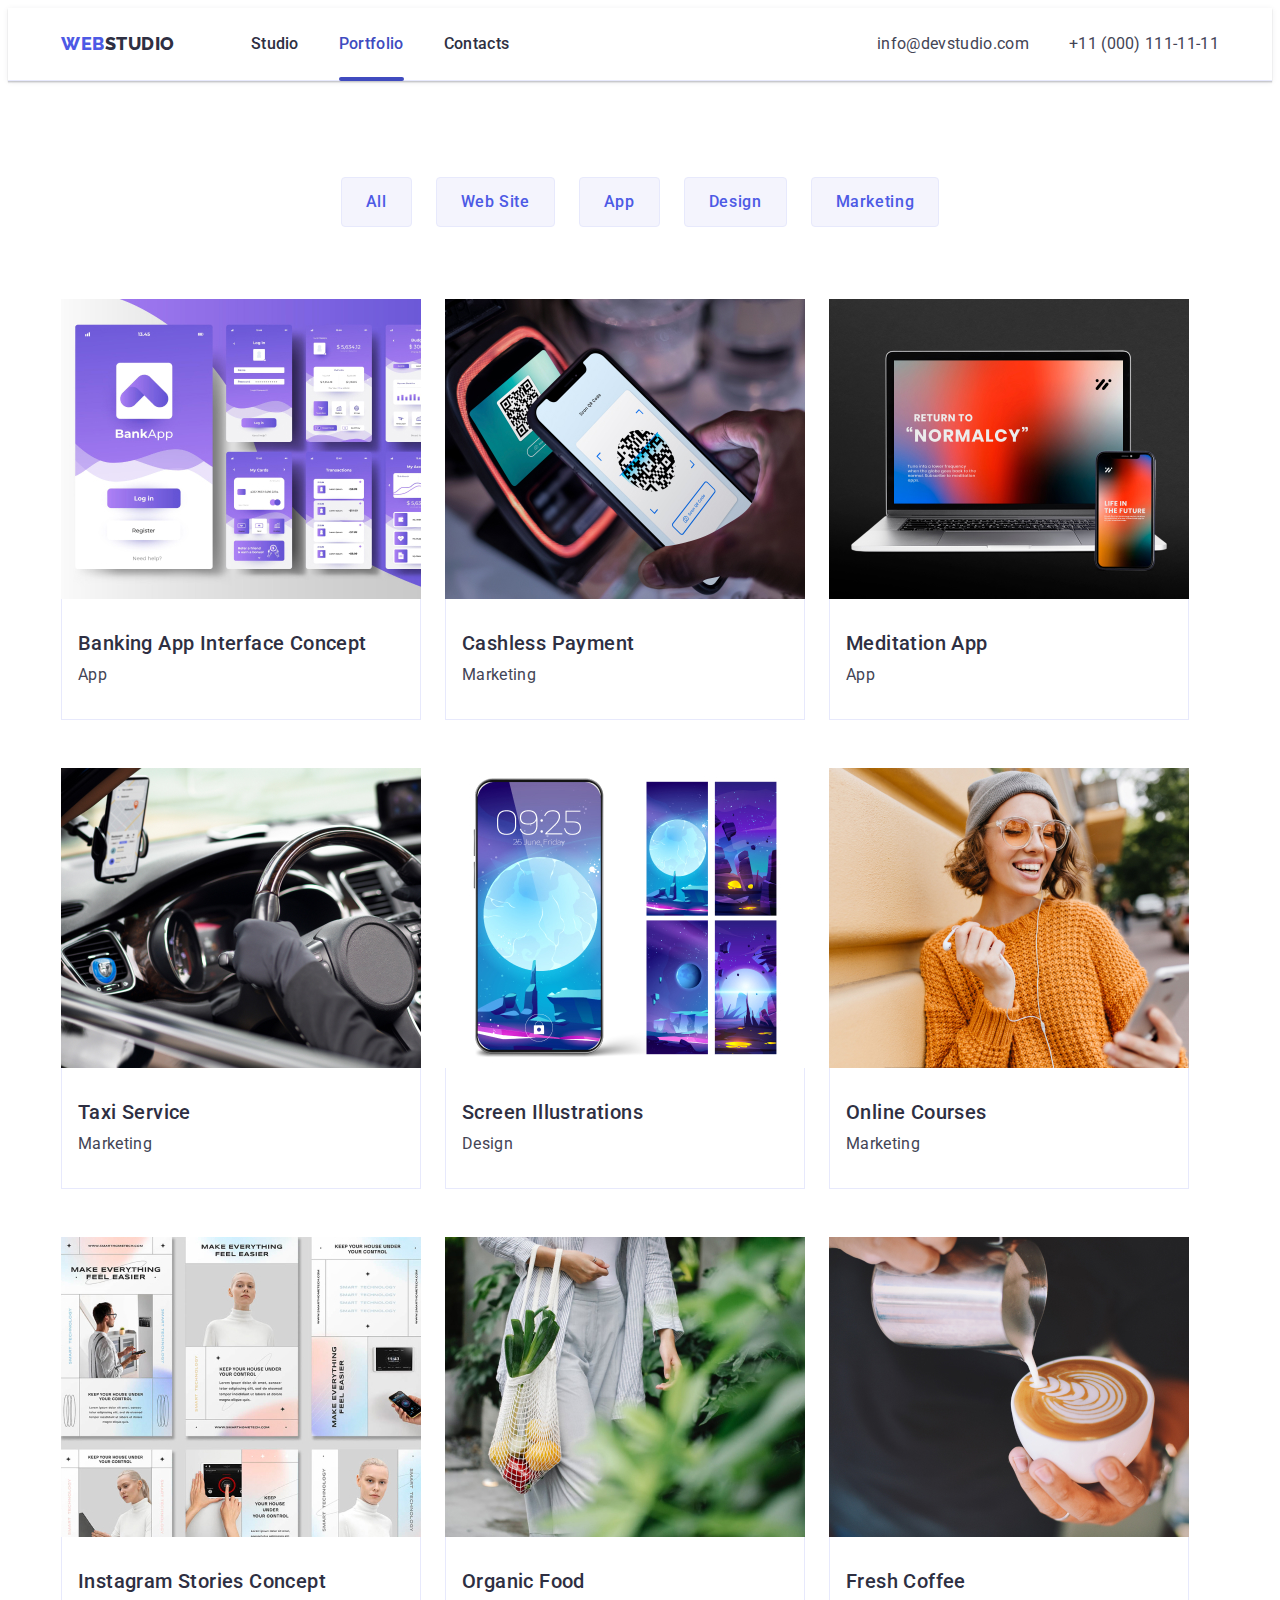
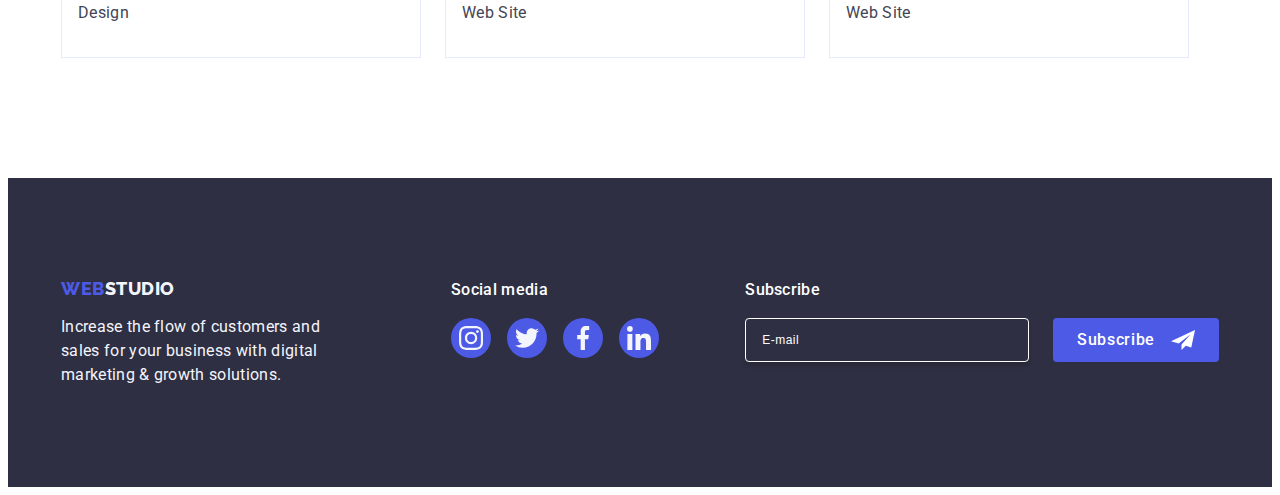
==== commit 11d03799: "added changes" ====
--- a/portfolio.html
+++ b/portfolio.html
@@ -361,10 +361,9 @@
         <div class="subscribe-container">
           <p class="subscribe-subtitle">Subscribe</p>
           <form class="subscribe-form">
-            <label class="footer-input-label" for="footer-email">
+            <label class="footer-input-label">
               <input
                 type="email"
-                id="footer-input"
                 class="subscribe-input"
                 name="user_email"
                 placeholder="E-mail"
--- a/css/styles.css
+++ b/css/styles.css
@@ -487,7 +487,10 @@
   border-radius: 4px;
   border: 1px solid var(--white);
   box-shadow: 0px 4px 4px 0px rgba(0, 0, 0, 0.15);
-  background-color: var(--navyblue-background-color);
+  background-color: transparent;
+  font-size: 12px;
+  line-height: 1.5;
+  letter-spacing: 0.04em;
   color: var(--white);
   padding-left: 16px;
 }
@@ -713,9 +716,6 @@
   transition: fill 250ms cubic-bezier(0.4, 0, 0.2, 1);
 }
 
-.modal-form {
-}
-
 .modal-subtitle {
   color: var(--navyblue-background-color);
   text-align: center;
@@ -724,6 +724,10 @@
   line-height: 1.5;
   letter-spacing: 0.32px;
   margin-bottom: 16px;
+}
+
+.modal-input-wrapper {
+  margin-bottom: 8px;
 }
 
 .modal-input-label {
@@ -743,7 +747,7 @@
   height: 40px;
   border-radius: 4px;
   border: 1px solid rgba(46, 47, 66, 0.4);
-  margin-bottom: 8px;
+
   padding-left: 38px;
   padding-top: 0;
   padding-bottom: 0;
